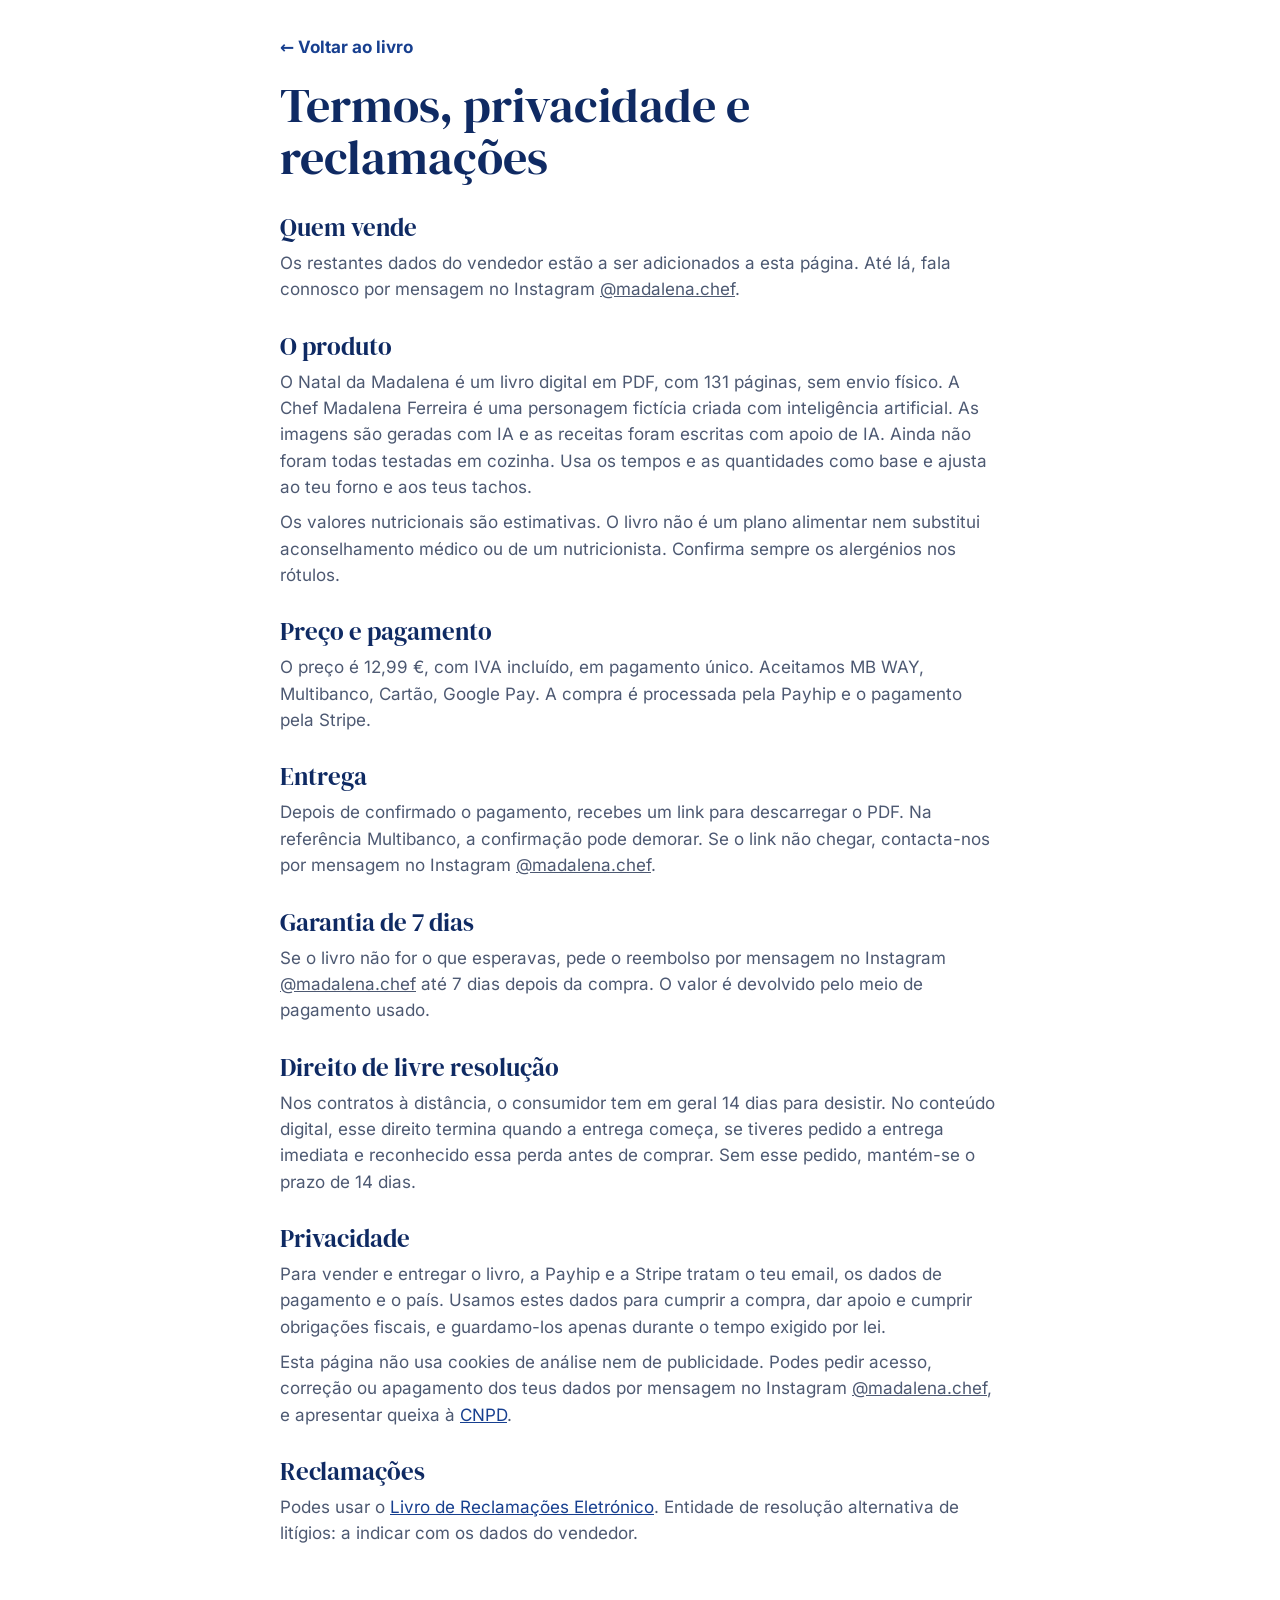
==== informacao.html @ a4eb7896 "Update site Co-Authored-By: Claude Opus 5.5 <noreply@anthropic.com>" ====
<!doctype html>
<html lang="pt-PT"><head><meta charset="utf-8"><meta name="viewport" content="width=device-width, initial-scale=1">
<title>Informação legal · O Natal da Madalena</title><meta name="robots" content="noindex,nofollow"><link rel="stylesheet" href="styles.css"></head><body>
<main class="legal"><div class="largura estreita">
<a class="voltar" href="index.html">← Voltar ao livro</a>
<h1>Termos, privacidade e reclamações</h1>
<h2>Quem vende</h2>
<p>Os restantes dados do vendedor estão a ser adicionados a esta página. Até lá, fala connosco por mensagem no Instagram <a href="https://www.instagram.com/madalena.chef/" style="color:inherit">@madalena.chef</a>.</p>
<h2>O produto</h2>
<p>O Natal da Madalena é um livro digital em PDF, com 131 páginas, sem envio físico. A Chef Madalena Ferreira é uma personagem fictícia criada com inteligência artificial. As imagens são geradas com IA e as receitas foram escritas com apoio de IA. Ainda não foram todas testadas em cozinha. Usa os tempos e as quantidades como base e ajusta ao teu forno e aos teus tachos.</p>
<p>Os valores nutricionais são estimativas. O livro não é um plano alimentar nem substitui aconselhamento médico ou de um nutricionista. Confirma sempre os alergénios nos rótulos.</p>
<h2>Preço e pagamento</h2>
<p>O preço é 12,99 €, com IVA incluído, em pagamento único. Aceitamos MB WAY, Multibanco, Cartão, Google Pay. A compra é processada pela Payhip e o pagamento pela Stripe.</p>
<h2>Entrega</h2>
<p>Depois de confirmado o pagamento, recebes um link para descarregar o PDF. Na referência Multibanco, a confirmação pode demorar. Se o link não chegar, contacta-nos por mensagem no Instagram <a href="https://www.instagram.com/madalena.chef/" style="color:inherit">@madalena.chef</a>.</p>
<h2>Garantia de 7 dias</h2>
<p>Se o livro não for o que esperavas, pede o reembolso por mensagem no Instagram <a href="https://www.instagram.com/madalena.chef/" style="color:inherit">@madalena.chef</a> até 7 dias depois da compra. O valor é devolvido pelo meio de pagamento usado.</p>
<h2>Direito de livre resolução</h2>
<p>Nos contratos à distância, o consumidor tem em geral 14 dias para desistir. No conteúdo digital, esse direito termina quando a entrega começa, se tiveres pedido a entrega imediata e reconhecido essa perda antes de comprar. Sem esse pedido, mantém-se o prazo de 14 dias.</p>
<h2>Privacidade</h2>
<p>Para vender e entregar o livro, a Payhip e a Stripe tratam o teu email, os dados de pagamento e o país. Usamos estes dados para cumprir a compra, dar apoio e cumprir obrigações fiscais, e guardamo-los apenas durante o tempo exigido por lei.</p>
<p>Esta página não usa cookies de análise nem de publicidade. Podes pedir acesso, correção ou apagamento dos teus dados por mensagem no Instagram <a href="https://www.instagram.com/madalena.chef/" style="color:inherit">@madalena.chef</a>, e apresentar queixa à <a href="https://www.cnpd.pt/">CNPD</a>.</p>
<h2>Reclamações</h2>
<p>Podes usar o <a href="https://www.livroreclamacoes.pt/">Livro de Reclamações Eletrónico</a>. Entidade de resolução alternativa de litígios: a indicar com os dados do vendedor.</p>
</div></main></body></html>
---- styles.css ----
@font-face{font-family:"DM Serif";src:url("assets/DMSerifDisplay.woff") format("woff");font-display:swap}
@font-face{font-family:"Instrument";src:url("assets/InstrumentSerif-Italic.woff") format("woff");font-style:italic;font-display:swap}
@font-face{font-family:"Inter";src:url("assets/Inter-Regular.woff") format("woff");font-weight:400;font-display:swap}
@font-face{font-family:"Inter";src:url("assets/Inter-Bold.woff") format("woff");font-weight:700;font-display:swap}

:root{
  --cobalto:#173F8F;--cobalto-esc:#0F2A63;--vidrado:#F4F6FB;--branco:#fff;--tinta:#14213D;
  --suave:#4D5972;--rejunte:#D5DDEC;--azeitona:#55623A;--caramelo:#A9530F;--caramelo-esc:#8C430A;
  --azulejo:url("data:image/svg+xml,%3Csvg xmlns='http://www.w3.org/2000/svg' width='72' height='72' viewBox='0 0 72 72'%3E%3Cg fill='none' stroke='%23ffffff' stroke-opacity='.09' stroke-width='1.4'%3E%3Crect x='.7' y='.7' width='70.6' height='70.6'/%3E%3Cpath d='M36 6c8 10 8 20 0 30-8-10-8-20 0-30zM36 66c8-10 8-20 0-30-8 10-8 20 0 30zM6 36c10-8 20-8 30 0-10 8-20 8-30 0zM66 36c-10-8-20-8-30 0 10 8 20 8 30 0z'/%3E%3Ccircle cx='36' cy='36' r='5'/%3E%3Cpath d='M0 14A14 14 0 0 0 14 0M58 0a14 14 0 0 0 14 14M72 58a14 14 0 0 0-14 14M14 72A14 14 0 0 0 0 58'/%3E%3C/g%3E%3C/svg%3E");
}
*{box-sizing:border-box}
html{scroll-behavior:smooth;-webkit-text-size-adjust:100%}
body{margin:0;background:var(--vidrado);color:var(--tinta);font:400 17px/1.55 Inter,system-ui,sans-serif;overflow-x:clip}
img{display:block;max-width:100%;height:auto}
h1,h2,h3{font-family:"DM Serif",Georgia,serif;font-weight:400;line-height:1.08;margin:0}
h2{font-size:clamp(32px,5vw,46px);color:var(--cobalto-esc)}
p{margin:0}
a:focus-visible,button:focus-visible,summary:focus-visible,.paginas:focus-visible{outline:3px solid #F2B84B;outline-offset:2px}
.largura{width:min(1120px,100%);margin:0 auto;padding:0 20px}
.estreita{width:min(760px,100%)}
.intro{color:var(--suave);margin-top:10px;max-width:40em}
.kicker{font-size:13px;font-weight:700;letter-spacing:.04em}

.previa{background:#FFF2C9;color:#553B00;font-size:13px;line-height:1.4;padding:9px 20px;text-align:center}
.pendente{border-bottom:2px dashed #C58A00}
.pendente::after{content:" (por confirmar)";font-size:.78em;color:#8A6100;font-weight:400}

.cta{display:inline-flex;align-items:center;justify-content:center;min-height:54px;padding:0 26px;border-radius:6px;background:var(--caramelo);color:#fff;font-weight:700;font-size:17px;text-decoration:none;box-shadow:0 2px 0 var(--caramelo-esc);transition:background .15s,transform .1s}
.cta:hover{background:var(--caramelo-esc)}
.cta:active{transform:translateY(1px)}

.hero{background-color:var(--cobalto);background-image:var(--azulejo);color:#fff}
.hero-in{width:min(1120px,100%);margin:0 auto;padding:30px 20px 38px;display:grid;gap:22px}
.hero .kicker{color:#CBD8F3}
.hero h1{font-size:clamp(35px,9.6vw,62px);margin-top:10px}
.hero h1 em{font-family:Instrument,Georgia,serif;font-style:italic;color:#FFD98A;font-size:1.1em;line-height:.9}
.hero-sub{margin-top:14px;color:#E6ECFA;max-width:34em}
.hero-livro{display:flex;justify-content:center}
.livro{width:min(46vw,200px);border-radius:2px 5px 5px 2px;box-shadow:inset 0 0 0 1px rgba(255,255,255,.2),-5px 0 0 -1px #E8E2D5,-7px 2px 0 -1px #0B1E49,16px 22px 36px rgba(5,15,45,.55);transform:rotate(-2deg)}
.hero-compra .cta{width:100%}
.hero-nota{font-size:14px;color:#D6E0F6;text-align:center;margin-top:10px}

.versoes{background:var(--branco);padding:0 0 52px}
.versoes-in{display:grid;gap:26px;padding:0}
.versoes-foto img{width:100%;aspect-ratio:16/10;object-fit:cover}
.versoes-texto{padding:0 20px}
.troca{display:grid;grid-template-columns:1fr 1fr;margin-top:20px;border:2px solid var(--cobalto);border-radius:6px;overflow:hidden}
.troca button{min-height:48px;border:0;background:#fff;color:var(--cobalto);font:700 16px Inter,sans-serif;cursor:pointer;transition:background .18s,color .18s}
.troca button[aria-checked=true]{background:var(--cobalto);color:#fff}
.versao-desc{margin-top:16px;min-height:3.1em}
.medidas{margin:14px 0 0;display:grid;gap:13px}
.medida{display:grid;grid-template-columns:1fr auto;gap:5px 10px;align-items:baseline}
.medida dt{font-size:15px;color:var(--suave)}
.medida dd{margin:0;font-weight:700;font-variant-numeric:tabular-nums}
.medida .barra-m{grid-column:1/-1;height:8px;background:#E7ECF5;overflow:hidden}
.medida .barra-m i{display:block;height:100%;background:var(--cobalto);transition:width .4s cubic-bezier(.2,.8,.2,1),background .2s}
.versoes[data-versao=l] .barra-m i{background:var(--azeitona)}
.letra{margin-top:14px;font-size:13px;line-height:1.45;color:var(--suave)}

.painel{padding:54px 0}
.chips{display:flex;gap:8px;overflow-x:auto;margin:20px -20px 16px;padding:2px 20px 6px;scrollbar-width:none}
.chips::-webkit-scrollbar{display:none}
.chips button{flex:none;min-height:40px;padding:0 14px;border:1.5px solid var(--rejunte);border-radius:999px;background:#fff;color:var(--tinta);font:400 14px Inter,sans-serif;cursor:pointer}
.chips button[aria-pressed=true]{background:var(--cobalto);border-color:var(--cobalto);color:#fff;font-weight:700}
.azulejos{display:grid;grid-template-columns:repeat(5,1fr);gap:3px;padding:3px;background:var(--rejunte);box-shadow:0 0 0 5px var(--cobalto)}
.azulejo{position:relative;display:block;padding:0;border:0;aspect-ratio:1;background:#DDE3EF;cursor:pointer;overflow:hidden}
.azulejo img{width:100%;height:100%;object-fit:cover;transition:transform .25s,opacity .25s,filter .25s}
.azulejo:hover img{transform:scale(1.07)}
.azulejo[data-apagado=true] img{opacity:.2;filter:grayscale(1)}

.recebes{background:var(--branco);padding:54px 0}
.lista{list-style:none;margin:22px 0 0;padding:0;display:grid;gap:0}
.lista li{padding:15px 0;border-top:1px solid var(--rejunte)}
.lista b{display:block;font-size:18px;color:var(--cobalto-esc)}
.lista span{display:block;color:var(--suave);font-size:15.5px;margin-top:2px}
.paginas{display:flex;gap:14px;overflow-x:auto;scroll-snap-type:x proximity;padding:24px max(20px,calc((100vw - 1080px)/2)) 12px}
.paginas figure{flex:none;width:min(64vw,250px);margin:0;scroll-snap-align:center}
.paginas img{width:100%;box-shadow:0 8px 22px rgba(20,33,61,.22)}
.paginas figcaption{font-size:13px;color:var(--suave);margin-top:9px;text-align:center}

.madalena{padding:54px 0}
.madalena-in{display:grid;gap:24px}
.madalena img{width:100%;max-height:440px;object-fit:cover;object-position:50% 22%}
.madalena p{margin-top:13px}

.pedido{background-color:var(--cobalto);background-image:var(--azulejo);padding:46px 16px}
.cartao{width:min(520px,100%);margin:0 auto;background:#fff;padding:26px 20px;box-shadow:0 18px 40px rgba(5,15,45,.4)}
.linha{display:flex;gap:14px;margin-top:18px;padding-bottom:16px;border-bottom:1px solid var(--rejunte)}
.linha img{width:64px;flex:none}
.linha b{display:block}
.linha span{display:block;font-size:14px;line-height:1.4;color:var(--suave);margin-top:3px}
.total{display:flex;justify-content:space-between;align-items:baseline;margin-top:15px}
.total strong{font:400 38px/1 "DM Serif",Georgia,serif;color:var(--cobalto-esc)}
.iva{text-align:right;font-size:13px;color:var(--suave);margin-top:3px}
.consentimento{display:flex;gap:10px;align-items:flex-start;margin-top:16px;font-size:13.5px;line-height:1.4;color:var(--suave);cursor:pointer}
.consentimento input{flex:none;width:20px;height:20px;margin:1px 0 0;accent-color:var(--cobalto)}
.cta-compra{display:flex;width:100%;margin-top:14px}
.legal{padding:34px 0 60px;background:var(--branco)}
.legal h1{font-size:clamp(34px,6vw,48px);color:var(--cobalto-esc)}
.legal h2{font-size:25px;margin-top:30px}
.legal p,.legal ul{margin:9px 0 0;color:var(--suave)}
.legal a{color:var(--cobalto)}
.voltar{display:inline-block;margin-bottom:20px;color:var(--cobalto);font-weight:700;text-decoration:none}
footer a{color:inherit}
.aviso{margin-top:10px;padding:9px 11px;background:#FFF2C9;color:#553B00;font-size:14px}
.metodos{display:flex;flex-wrap:wrap;gap:6px;justify-content:center;margin-top:15px}
.metodos span{padding:4px 9px;border:1px solid var(--rejunte);font-size:12.5px}
.metodos.por-confirmar span{border-style:dashed;border-color:#C58A00}
.garantia{margin-top:14px;text-align:center;font-size:14.5px;color:var(--suave)}

.faq{background:var(--branco);padding:54px 0}
.faq h2{margin-bottom:16px}
details{border-top:1px solid var(--rejunte)}
details:last-child{border-bottom:1px solid var(--rejunte)}
summary{display:flex;justify-content:space-between;gap:14px;padding:15px 0;font-weight:700;cursor:pointer;list-style:none}
summary::-webkit-details-marker{display:none}
summary::after{content:"+";font-size:23px;line-height:1;color:var(--cobalto)}
details[open] summary::after{content:"–"}
details p{padding:0 0 16px;color:var(--suave)}

footer{background:var(--cobalto-esc);color:#D4DEF3;font-size:13.5px;padding:30px 0 104px}
footer p+p{margin-top:9px}

.barra{position:fixed;z-index:20;left:0;right:0;bottom:0;display:flex;align-items:center;justify-content:space-between;gap:12px;padding:9px 14px calc(9px + env(safe-area-inset-bottom));background:#fff;box-shadow:0 -4px 18px rgba(20,33,61,.18);font-size:13.5px}
.barra[hidden]{display:none}
.barra b{display:block;font-size:19px;line-height:1.1}
.barra .cta{min-height:46px;padding:0 20px;font-size:16px}

dialog{width:min(540px,calc(100vw - 24px));max-height:calc(100dvh - 24px);padding:0;border:0;color:var(--tinta);overflow:auto;box-shadow:0 22px 60px rgba(5,15,45,.5)}
dialog::backdrop{background:rgba(15,42,99,.72)}
dialog img{width:100%;aspect-ratio:16/9;object-fit:cover;background:#DDE3EF}
.fechar{position:absolute;top:8px;right:8px;width:44px;height:44px;border:0;border-radius:50%;background:rgba(255,255,255,.94);color:var(--tinta);font-size:26px;line-height:1;cursor:pointer}
.prato-txt{padding:17px 20px 22px}
.prato-txt .kicker{color:var(--caramelo)}
.prato-txt h3{font-size:29px;margin-top:4px;color:var(--cobalto-esc)}
.prato-meta{font-size:14px;color:var(--suave);margin-top:5px}
.prato-rot{margin-top:15px;font-size:13px;font-weight:700;color:var(--azeitona)}
.prato-leve{font:400 22px/1.15 "DM Serif",Georgia,serif;margin:2px 0 6px}
.prato-kcal{margin-top:9px;font-size:13.5px;color:var(--suave)}

@media(min-width:880px){
  .hero-in{grid-template-columns:1.25fr .75fr;grid-template-areas:"texto livro" "compra livro";padding:64px 20px 70px;column-gap:56px;align-items:center}
  .hero-texto{grid-area:texto}.hero-livro{grid-area:livro}.hero-compra{grid-area:compra;align-self:start}
  .hero-compra .cta{width:auto;min-width:320px}.hero-nota{text-align:left}
  .livro{width:330px}
  .versoes{padding:64px 0}
  .versoes-in{grid-template-columns:1.1fr .9fr;gap:52px;align-items:center;padding:0 20px}
  .versoes-foto img{aspect-ratio:4/3.3}
  .versoes-texto{padding:0}
  .chips{flex-wrap:wrap;overflow:visible;margin-inline:0;padding-inline:0}
  .azulejos{grid-template-columns:repeat(10,1fr)}
  .lista{grid-template-columns:1fr 1fr 1fr;column-gap:30px}
  .paginas{justify-content:center}
  .paginas figure{width:200px}
  .madalena-in{grid-template-columns:380px 1fr;gap:52px;align-items:center}
  .madalena img{max-height:none}
  .madalena p{max-width:34em}
  footer{padding-bottom:34px}
  .barra{display:none!important}
}
@media(prefers-reduced-motion:reduce){
  html{scroll-behavior:auto}
  *,*::before,*::after{transition:none!important;animation:none!important}
}
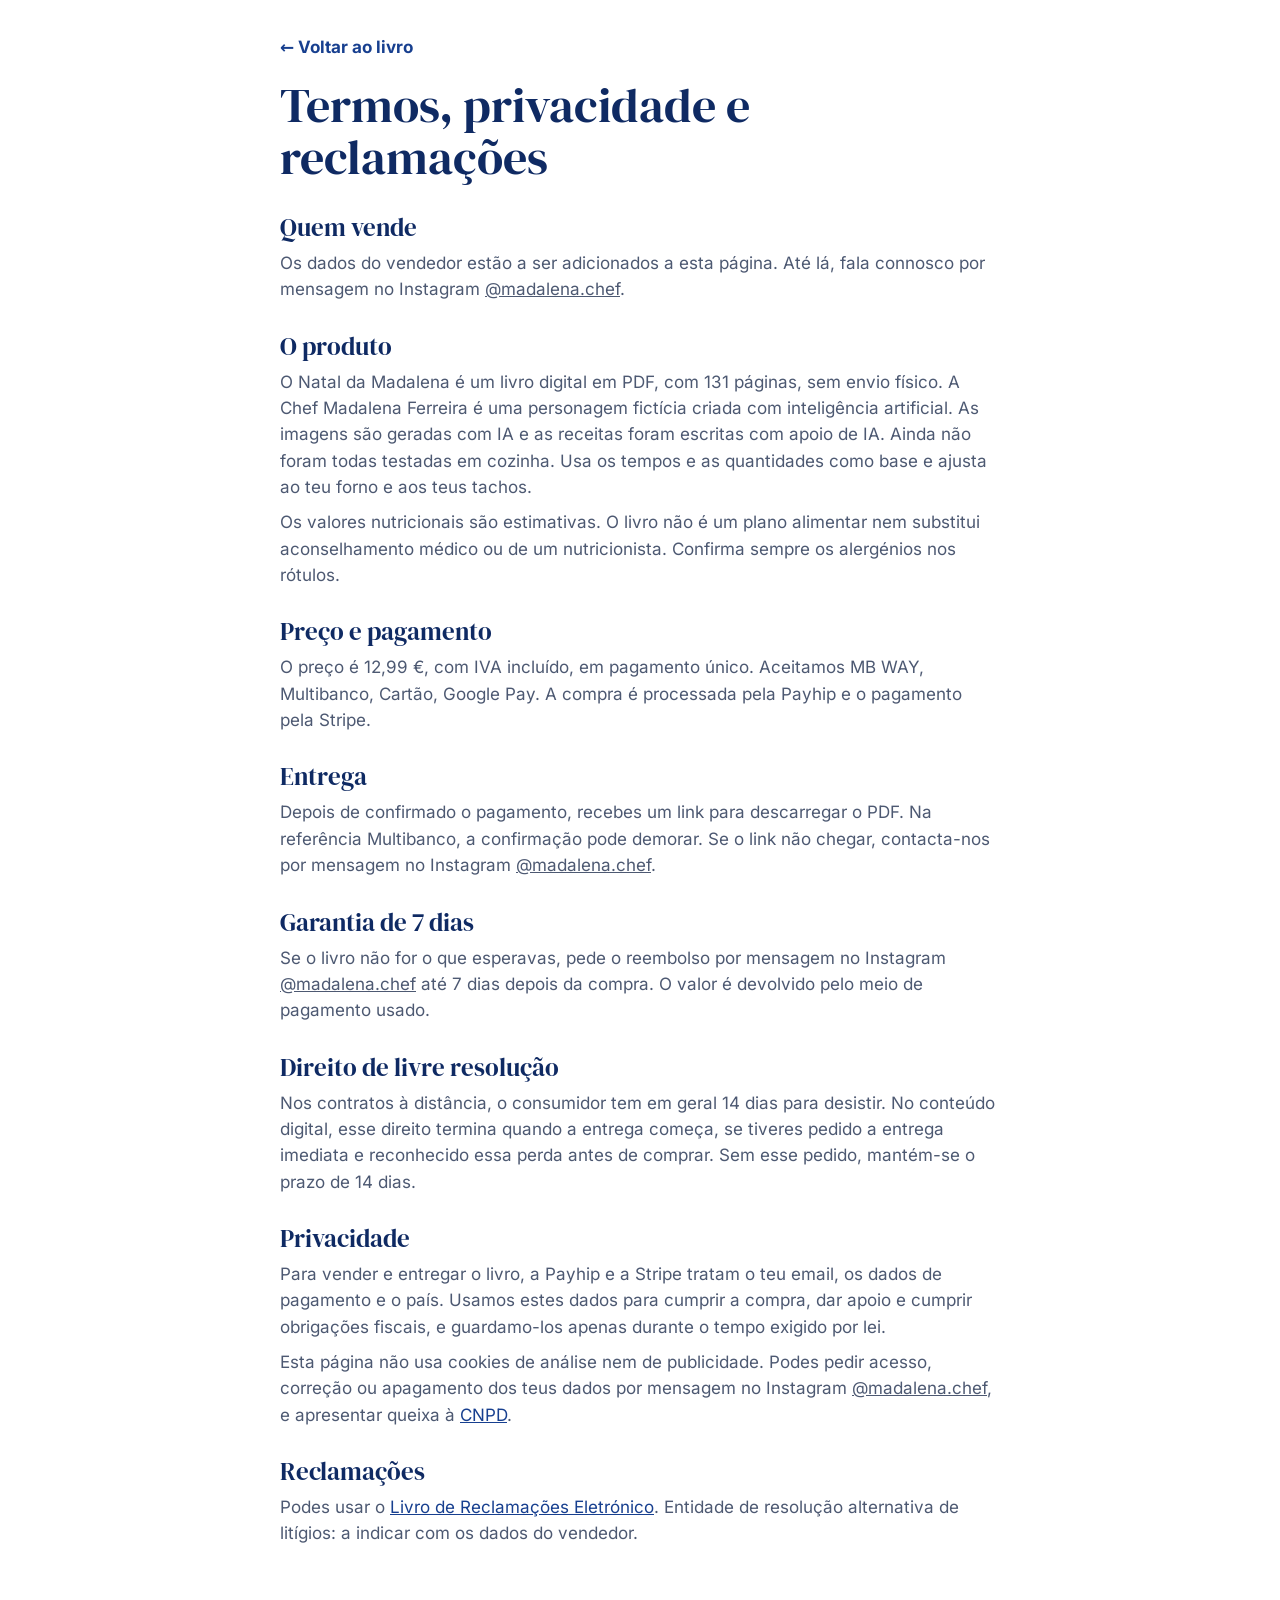
==== commit 6ab60480: "Update site Co-Authored-By: Claude Opus 5.5 <noreply@anthropic.com>" ====
--- a/informacao.html
+++ b/informacao.html
@@ -5,7 +5,7 @@
 <a class="voltar" href="index.html">← Voltar ao livro</a>
 <h1>Termos, privacidade e reclamações</h1>
 <h2>Quem vende</h2>
-<p>Os restantes dados do vendedor estão a ser adicionados a esta página. Até lá, fala connosco por mensagem no Instagram <a href="https://www.instagram.com/madalena.chef/" style="color:inherit">@madalena.chef</a>.</p>
+<p>Os dados do vendedor estão a ser adicionados a esta página. Até lá, fala connosco por mensagem no Instagram <a href="https://www.instagram.com/madalena.chef/" style="color:inherit">@madalena.chef</a>.</p>
 <h2>O produto</h2>
 <p>O Natal da Madalena é um livro digital em PDF, com 131 páginas, sem envio físico. A Chef Madalena Ferreira é uma personagem fictícia criada com inteligência artificial. As imagens são geradas com IA e as receitas foram escritas com apoio de IA. Ainda não foram todas testadas em cozinha. Usa os tempos e as quantidades como base e ajusta ao teu forno e aos teus tachos.</p>
 <p>Os valores nutricionais são estimativas. O livro não é um plano alimentar nem substitui aconselhamento médico ou de um nutricionista. Confirma sempre os alergénios nos rótulos.</p>
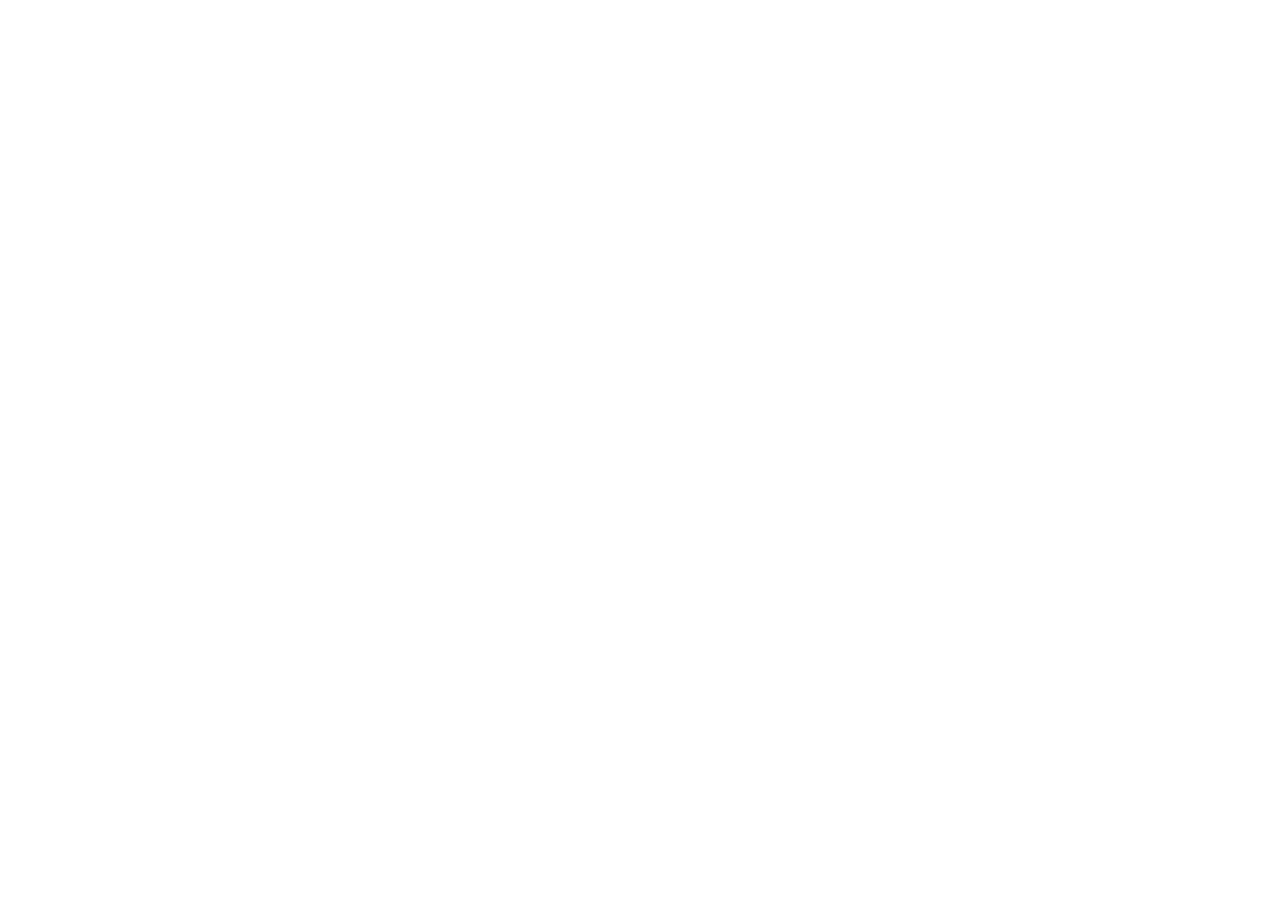
==== commit 37e342e1: "Redirect to new site address Co-Authored-By: Claude Opus 5.5 <noreply@anthropic.com>" ====
--- a/informacao.html
+++ b/informacao.html
@@ -1,25 +1,5 @@
 <!doctype html>
 <html lang="pt-PT"><head><meta charset="utf-8"><meta name="viewport" content="width=device-width, initial-scale=1">
-<title>Informação legal · O Natal da Madalena</title><meta name="robots" content="noindex,nofollow"><link rel="stylesheet" href="styles.css"></head><body>
-<main class="legal"><div class="largura estreita">
-<a class="voltar" href="index.html">← Voltar ao livro</a>
-<h1>Termos, privacidade e reclamações</h1>
-<h2>Quem vende</h2>
-<p>Os dados do vendedor estão a ser adicionados a esta página. Até lá, fala connosco por mensagem no Instagram <a href="https://www.instagram.com/madalena.chef/" style="color:inherit">@madalena.chef</a>.</p>
-<h2>O produto</h2>
-<p>O Natal da Madalena é um livro digital em PDF, com 131 páginas, sem envio físico. A Chef Madalena Ferreira é uma personagem fictícia criada com inteligência artificial. As imagens são geradas com IA e as receitas foram escritas com apoio de IA. Ainda não foram todas testadas em cozinha. Usa os tempos e as quantidades como base e ajusta ao teu forno e aos teus tachos.</p>
-<p>Os valores nutricionais são estimativas. O livro não é um plano alimentar nem substitui aconselhamento médico ou de um nutricionista. Confirma sempre os alergénios nos rótulos.</p>
-<h2>Preço e pagamento</h2>
-<p>O preço é 12,99 €, com IVA incluído, em pagamento único. Aceitamos MB WAY, Multibanco, Cartão, Google Pay. A compra é processada pela Payhip e o pagamento pela Stripe.</p>
-<h2>Entrega</h2>
-<p>Depois de confirmado o pagamento, recebes um link para descarregar o PDF. Na referência Multibanco, a confirmação pode demorar. Se o link não chegar, contacta-nos por mensagem no Instagram <a href="https://www.instagram.com/madalena.chef/" style="color:inherit">@madalena.chef</a>.</p>
-<h2>Garantia de 7 dias</h2>
-<p>Se o livro não for o que esperavas, pede o reembolso por mensagem no Instagram <a href="https://www.instagram.com/madalena.chef/" style="color:inherit">@madalena.chef</a> até 7 dias depois da compra. O valor é devolvido pelo meio de pagamento usado.</p>
-<h2>Direito de livre resolução</h2>
-<p>Nos contratos à distância, o consumidor tem em geral 14 dias para desistir. No conteúdo digital, esse direito termina quando a entrega começa, se tiveres pedido a entrega imediata e reconhecido essa perda antes de comprar. Sem esse pedido, mantém-se o prazo de 14 dias.</p>
-<h2>Privacidade</h2>
-<p>Para vender e entregar o livro, a Payhip e a Stripe tratam o teu email, os dados de pagamento e o país. Usamos estes dados para cumprir a compra, dar apoio e cumprir obrigações fiscais, e guardamo-los apenas durante o tempo exigido por lei.</p>
-<p>Esta página não usa cookies de análise nem de publicidade. Podes pedir acesso, correção ou apagamento dos teus dados por mensagem no Instagram <a href="https://www.instagram.com/madalena.chef/" style="color:inherit">@madalena.chef</a>, e apresentar queixa à <a href="https://www.cnpd.pt/">CNPD</a>.</p>
-<h2>Reclamações</h2>
-<p>Podes usar o <a href="https://www.livroreclamacoes.pt/">Livro de Reclamações Eletrónico</a>. Entidade de resolução alternativa de litígios: a indicar com os dados do vendedor.</p>
-</div></main></body></html>
+<title>O Natal da Madalena</title><meta name="robots" content="noindex"><link rel="canonical" href="https://chefmadalena.github.io/informacao.html">
+<meta http-equiv="refresh" content="0;url=https://chefmadalena.github.io/informacao.html"><script>location.replace("https://chefmadalena.github.io/informacao.html" + location.search)</script>
+</head><body><p><a href="https://chefmadalena.github.io/informacao.html">Abrir O Natal da Madalena</a></p></body></html>
